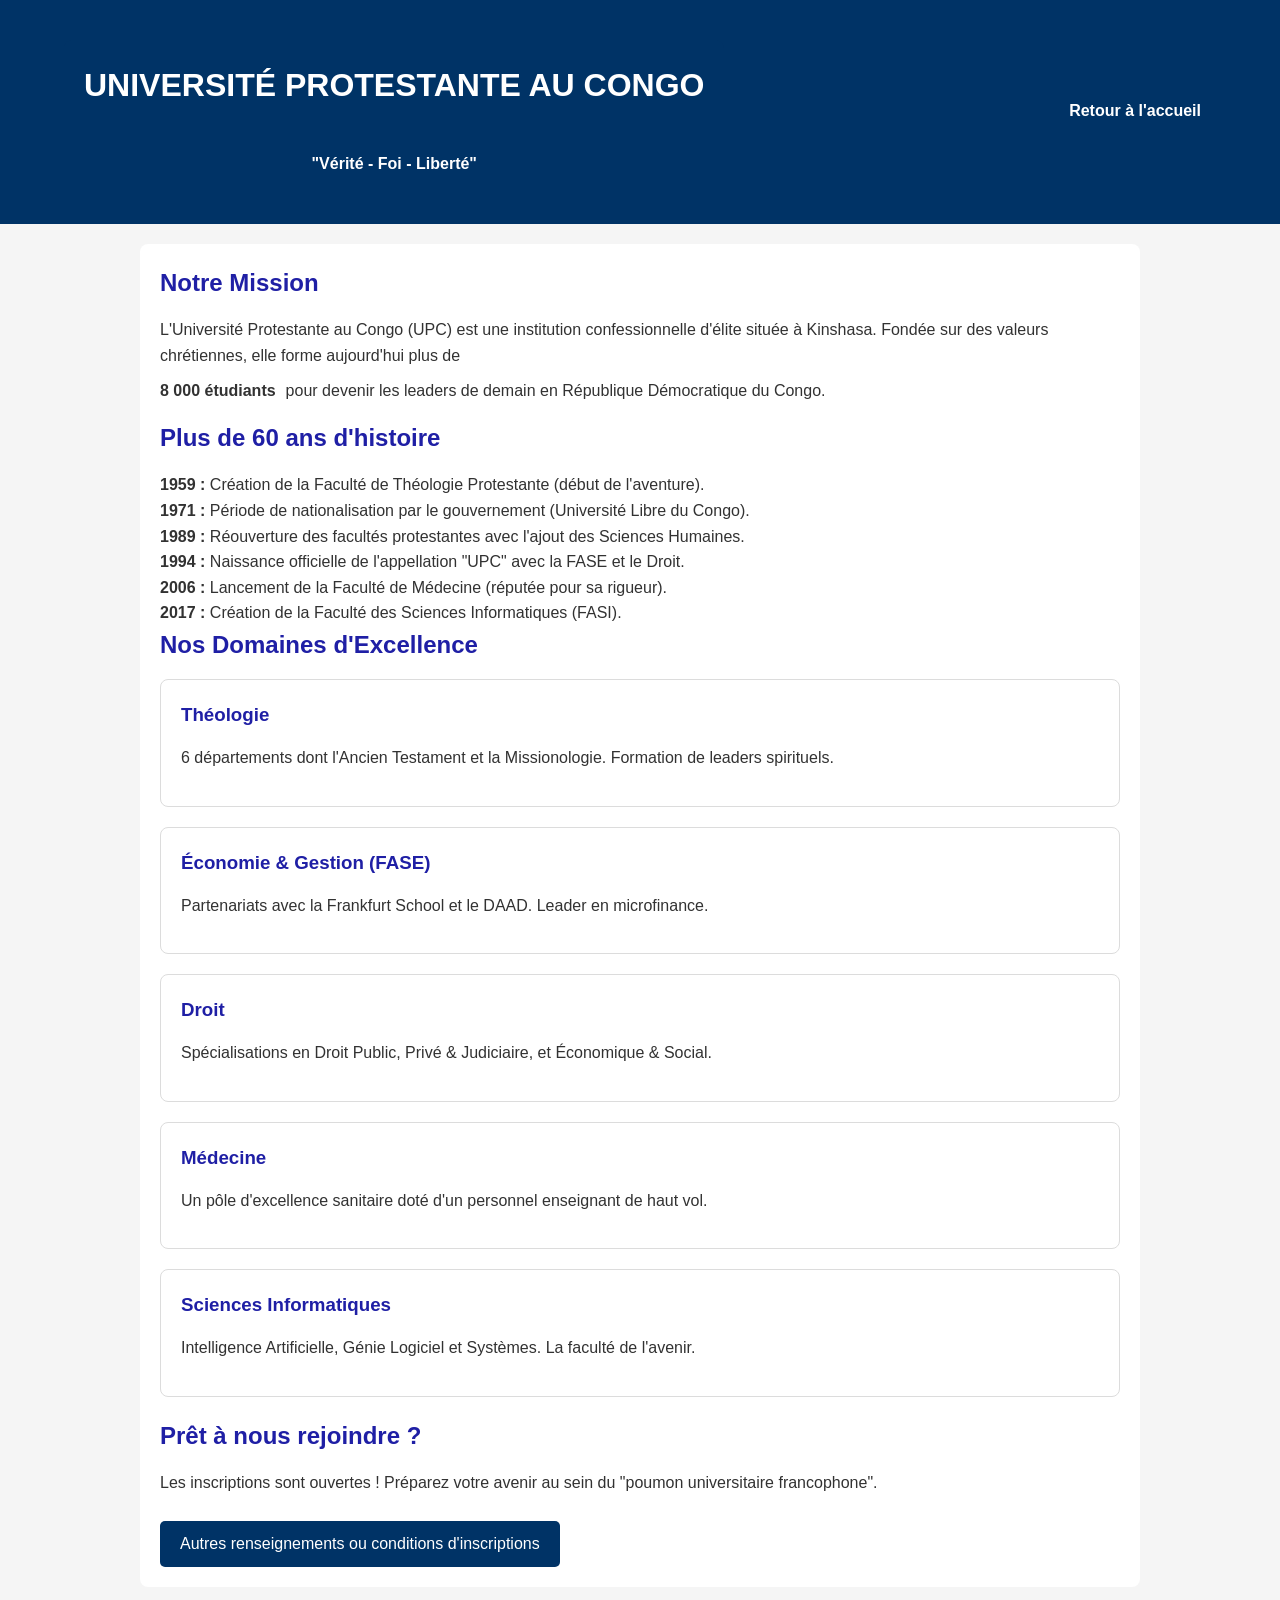
==== lastproject/apropos.html @ 47bdf39a "finproject integret" ====
<!DOCTYPE html>
<html lang="fr">
<head>
    <meta charset="UTF-8">
    <meta name="viewport" content="width=device-width, initial-scale=1.0">
    <title>Découvrir l'UPC - Excellence et Foi</title>
    <link rel="stylesheet" href="style.css">
</head>
<body>
   
    <header class="hero">
        <div class="section">
            <h1>Université Protestante au Congo</h1>
            <p>"Vérité - Foi - Liberté"</p>
        </div>
         <nav>
           <ul class="nav-links"> 
            <li class="fac">
                <li><a href="index.html" class="fac-btn">Retour à l'accueil</a></li>
            </li>
        </nav>
        </header>

    <main class="container">
        
        <section class="intro">
            <h2 class="title">Notre Mission</h2>
            <p>L'Université Protestante au Congo (UPC) est une institution confessionnelle d'élite située à Kinshasa. Fondée sur des valeurs chrétiennes, elle forme aujourd'hui plus de <strong>8 000 étudiants</strong> pour devenir les leaders de demain en République Démocratique du Congo.</p>
        </section>

        <section class="history">
            <h2 class="title">Plus de 60 ans d'histoire</h2>
            <div class="temps">
                <div class="etape">
                    <strong>1959 :</strong> Création de la Faculté de Théologie Protestante (début de l'aventure).
                </div>
                <div class="etape">
                    <strong>1971 :</strong> Période de nationalisation par le gouvernement (Université Libre du Congo).
                </div>
                <div class="etape">
                    <strong>1989 :</strong> Réouverture des facultés protestantes avec l'ajout des Sciences Humaines.
                </div>
                <div class="etape">
                    <strong>1994 :</strong> Naissance officielle de l'appellation "UPC" avec la FASE et le Droit.
                </div>
                <div class="etape">
                    <strong>2006 :</strong> Lancement de la Faculté de Médecine (réputée pour sa rigueur).
                </div>
                <div class="etape">
                    <strong>2017 :</strong> Création de la Faculté des Sciences Informatiques (FASI).
                </div>
            </div>
        </section>

        <section class="facultés">
            <h2 class="title">Nos Domaines d'Excellence</h2>
            <div class="grid">
                <div class="facultétheologie">
                    <h3>Théologie</h3>
                    <p>6 départements dont l'Ancien Testament et la Missionologie. Formation de leaders spirituels.</p>
                </div>
                <div class="facultéfase">
                    <h3>Économie & Gestion (FASE)</h3>
                    <p>Partenariats avec la Frankfurt School et le DAAD. Leader en microfinance.</p>
                </div>
                <div class="facultédroit">
                    <h3>Droit</h3>
                    <p>Spécialisations en Droit Public, Privé & Judiciaire, et Économique & Social.</p>
                </div>
                <div class="facultémedecine">
                    <h3>Médecine</h3>
                    <p>Un pôle d'excellence sanitaire doté d'un personnel enseignant de haut vol.</p>
                </div>
                <div class="facultéinfo">
                    <h3>Sciences Informatiques</h3>
                    <p>Intelligence Artificielle, Génie Logiciel et Systèmes. La faculté de l'avenir.</p>
                </div>
            </div>
        </section>

        <section class="admission">
            <h2>Prêt à nous rejoindre ?</h2>
            <p>Les inscriptions sont ouvertes ! Préparez votre avenir au sein du "poumon universitaire francophone".</p>
            <a href="Conditions.html" class="conditions">Autres renseignements ou conditions d'inscriptions </a>
        </section>

    </main>
    <footer>2026 :Mulimbi malibilo</footer>

    
</body>
</html>
---- lastproject/style.css ----
/* 1. Reset : On enlève les marges par défaut du navigateur pour avoir le contrôle */
* {
    margin: 0;
    padding: 0;
    box-sizing: border-box; /* Pour que les bordures ne fassent pas déborder les boîtes */
}

/* 2. Style du corps de la page */
body {
    font-family: Arial, sans-serif; /* Une   police simple et lisible */
    line-height: 1.6; /* Espace entre les lignes pour que ce soit moins serré */
    color: rgb(50, 50, 50); /* Couleur du texte : un gris très foncé presque noir */
    background-color: rgb(245, 245, 245); /*  Fond de page gris très clair */
}

/* 3. La barre de navigation */
.nav-bar {
    background-color: rgb(255, 255, 255); /* Fond blanc */
    display: flex; /* Aligne le logo et les liens côte à côte */
    justify-content: space-between; /* Pousse le logo à gauche et les liens à droite */
    align-items: center; /* Centre verticalement les éléments */
    padding: 10px 5%; /* Espace interne : 10px haut/bas, 5% sur les côtés */
    border-bottom: 2px solid rgb(0, 51, 102); /* Une petite ligne bleue en bas */
}

.logo-upc {
    height: 60px; /* On fixe la hauteur du logo pour qu'il ne soit pas trop grand */

}

.nav-links {
    display: flex; /* Aligne les liens horizontalement */
    list-style: none; /* Enlève les points des listes */
    list-style-type: none; /* Enlève les numéros des listes */
    margin: 0; /* Enlève les marges par défaut */
    padding: auto;
}
.nav-link {
    display: flex; /* Aligne les liens horizontalement */
    list-style: none; /* Enlève les points des listes */
    list-style-type: none; /* Enlève les numéros des listes */
    margin: 0; /* Enlève les marges par défaut */
    padding: auto;
}
.nav-links li {
    margin-left: 20px; /* Espace entre chaque lien */
}
.nav-link li {
    margin-left: 20px; /* Espace entre chaque lien */
}

.nav-links a {
    text-decoration: none; /* Enlève le soulignement des liens */
    color:white; /* Couleur bleue UPC */
    font-weight: bold; /* Met le texte en gras */
}
.nav-link a {
    text-decoration: none; /* Enlève le soulignement des liens */
    color:rgb(0, 51, 102); /* Couleur bleue UPC */
    font-weight: bold; /* Met le texte en gras */
}

/* 4. Section Hero (Le haut des pages) */
.hero, .hero-section {
    background-color: rgb(0, 51, 102); /* Un bleu profond pour faire ressortir le titre */
    color: white; /* Texte blanc pour contraster avec le fond */
    padding: 40px 5%; /* Grand espace pour donner de l'importance */
    justify-content: space-between; /* Centre le contenu horizontalement */
    align-items: center; /* Centre le contenu verticalement */
    display: flex; /* Utilise Flexbox pour aligner les éléments */
}




/* 5. Les conteneurs et titres */
.container, .renseignements, .main-btn {
    max-width: 1000px; /* Empêche le contenu de s'étaler trop largement sur grand écran */
    margin: 20px auto; /* Centre le bloc au milieu de la page */
    padding: 20px;
    background-color: rgb(255, 255, 255); /* Fond blanc pour le contenu */
}

h1 {
    color:white; /* Tous les titres seront en bleu *
    margin-bottom: 15px; /* Espace sous les titres */
}
h2, h3{
    color: rgb(31, 31, 165); /* Tous les titres seront en bleu */
    margin-bottom: 15px; /* Espace sous les titres */
}

/* 6. Les cartes (Sections "impo" et "facultés") */
.impo, .facultéinfo, .facultédroit, .facultétheologie, .facultéfase, .facultémedecine, .btn {
    border: 1px solid rgb(220, 220, 220); /* Bordure fine grise */
    padding: 20px;
    margin-bottom: 20px;
    border-radius: 8px; /* Arrondit légèrement les coins */
}



/* 8. Les boutons (CTA) */
.cta-btn, .conditions {
    display: inline-block; /* Permet de donner une forme de bouton */
    background-color: rgb(0, 51, 102); /* Une couleur verte pour l'action (Inscription) */
    color: rgb(255, 255, 255);
    padding: 10px 20px;
    text-decoration: none;
    border-radius: 5px;
    margin-top: 10px;
}
.fac {
    position: relative;           /* Indispensable pour que le menu sache où s'afficher */
    list-style: none;
}

.fac-btn {
    color: white ;      /* Force le blanc sur le fond bleu */
    text-decoration: none;
    font-weight: bold;
    padding: 10px 15px;
    transition:all 0.5s ease; /* Transition fluide pour les changements de couleur */
}
.menu-fac:target .fac-btn{
    background-color: rgba(255, 215, 0, 1); /* Change le fond au focus ou clic pour indiquer que c'est interactif */
    color:rgba(0, 0, 0, ); /* Change le texte en noir pour plus de contraste */
    transform: scale(1.1);
    outline: none; /* Enlève le contour de focus par défaut */
}
.fac-cont {
    display: none;                /* Cache le menu par défaut */
    position: absolute;
    top: 100%;                    /* Se place juste sous "Facultés" */
    right: 0;                     /* S'aligne à droite pour ne pas sortir de l'écran */
    background-color: white;
    min-width: 220px;
    box-shadow: 0px 8px 16px rgba(0,0,0,0.2);
    z-index: 1000;
    padding: 10px 0;
}

/* L'action de survol */
.fac:hover .fac-cont {
    display: block;               /* Affiche le menu quand on passe la souris */
}
.fac-cont li a {
    color: #333 ;       /* Texte gris foncé sur fond blanc */
    display: block;
    padding: 10px 20px;
    text-decoration: none;
}

.fac-cont li a:hover {
    background-color: #f1f1f1;    /* Change le fond au survol des facultés */
}
/* --- 9. STYLE POUR LE CONTENU DE LA PAGE À PROPOS --- */


/* --- Application du style global au formulaire --- */

/* On centre le formulaire comme tes autres conteneurs */
main {
    max-width: 1000px;
    margin: 20px auto;
    padding: 20px;
    background-color: white;
    border-radius: 8px;
}

/* Style du titre H1 (fond bleu comme ton Hero) */
h1 {
    background-color: rgb(0, 51, 102);
    color: white;
    padding: 20px;
    text-align: center;
    border-radius: 8px 8px 0 0;
    margin-bottom: 20px;
    text-transform: uppercase;
}

/* Style des groupes de champs (Sections IDENTITÉ, ADMISSION, etc.) */
fieldset {
    border: 1px solid rgb(220, 220, 220);
    padding: 20px;
    margin-bottom: 25px;
    border-radius: 8px;
}

/* Style des titres de sections */
legend {
    color: rgb(31, 31, 165);
    font-weight: bold;
    padding: 0 10px;
    font-size: 1.1em;
}

/* Alignement des labels et des champs */
p {
    margin-bottom: 15px;
    display: flex;
    flex-wrap: wrap;
    gap: 10px;
    align-items: center;
}

label {
    font-weight: bold;
    color: rgb(50, 50, 50);
    min-width: 150px; /* Aligne les champs proprement */
}

/* Style des champs de saisie */
input[type="text"],
input[type="tel"],
input[type="email"] 
input[type="date"]
input[type="radio"]     {
    flex: 1; /* Le champ prend l'espace disponible */
    min-width: 200px;
    padding: 8px;
    border: 1px solid rgb(200, 200, 200);
    border-radius: 4px;
    font-family: Arial, sans-serif;
}

/* Focus sur les champs (quand on clique dedans) */
input:focus {
    outline: none;
    border-color: rgb(0, 51, 102);
    box-shadow: 0 0 5px rgba(0, 51, 102, 0.2);
}

/* Style pour l'en-tête (Header de la fiche) */
header {
    text-align: center;
    padding: 20px;
    border-bottom: 2px solid rgb(0, 51, 102);
    margin-bottom: 20px;
    color: rgb(0, 51, 102);
    font-weight: bold;
}

header p {
    justify-content: center; /* Centre le texte dans les paragraphes flex */
    margin-bottom: 5px;
}



/* Bouton d'envoi (optionnel, si tu en ajoutes un) */
button[type="submit"] {
    display: block;
    width: 200px;
    margin: 20px auto;
    background-color: rgb(0, 51, 102); /* Ton bleu action */
    color: white;
    padding: 12px;
    border: none;
    border-radius: 5px;
    font-weight: bold;
    cursor: pointer;
    
}
/* Conteneur pour centrer le bouton */
.container-bouton {
    text-align: center;
    margin-top: 30px;
    margin-bottom: 20px;
}

/* Style du bouton Soumettre */
.btn-valider {
    background-color: rgb(0, 51, 102); /* Ton bleu pour l'action */
    color: white;                     /* Texte blanc */
    padding: 15px 35px;               /* Taille du bouton */
    font-size: 18px;                  /* Texte bien lisible */
    font-weight: bold;                /* Texte en gras */
    border: none;                     /* Pas de bordure par défaut */
    border-radius: 8px;               /* Coins arrondis comme tes cartes */
    cursor: pointer;                  /* Le curseur devient une main */
    box-shadow: 0px 4px 6px rgba(0, 0, 0, 0.1); /* Petite ombre légère */
    transition: background-color 0.3s ease; /* Transition fluide pour la couleur */

}

/* Effet au survol de la souris */
.btn-valider:hover {
    background-color: rgb(0, 51, 102); /* Bleu un peu plus sombre au survol */
    box-shadow: 0px 6px 12px rgba(0, 0, 0, 0.2); /* L'ombre s'accentue */
    
}

/* Effet quand on clique sur le bouton */
.btn-valider:active {
    transform: scale(0.98); /* Le bouton s'enfonce légèrement */
}
.btn-valider a{
    text-decoration: none;
    color: white;
}
.btn-bas{
     background-color: rgb(0, 51, 102); /* Fond blanc */
    display: flex; /* Aligne le logo et les liens côte à côte */
    align-items: center; /* Centre verticalement les éléments */
    padding: 10px 5%; /* Espace interne : 10px haut/bas, 5% sur les côtés */
    border-bottom: 2px solid black /* Une petite ligne bleue en bas */

    
}
.btn-bas a {
    text-decoration: none;
    color: white;
}
.img-container {
    display: flex;
    align-items: flex-start; /* Aligne l'image en haut du conteneur */
    gap: 30px; /* Espace entre le logo et l'image */
    width: 35%; /* Limite la largeur du conteneur pour que l'image ne soit pas trop grande */
    
}

@media(max-width: 768px) {
    .nav-bar{
        flex-direction: column;
        padding: 15px;
    }
    .nav-link, .nav-links{
        flex-direction: column;
        margin-top: 10px;
        gap: 10px;
    }
    .hero-section, .hero{
        flex-direction: column;
        padding: 20px 10px;
        text-align: center;
    }
    p{
        flex-direction: column;
        align-items: stretch;
    }
    label{
        min-width: 100%;
        margin-bottom: 5px;
    }
    input[tye="text"], input[type="tel"], input[type="email"],input[tye="date"]{
        width: 100%;
        min-width: auto;
    }
    main, .container{
        margin: 10px;
        padding: 15px;
    }
}
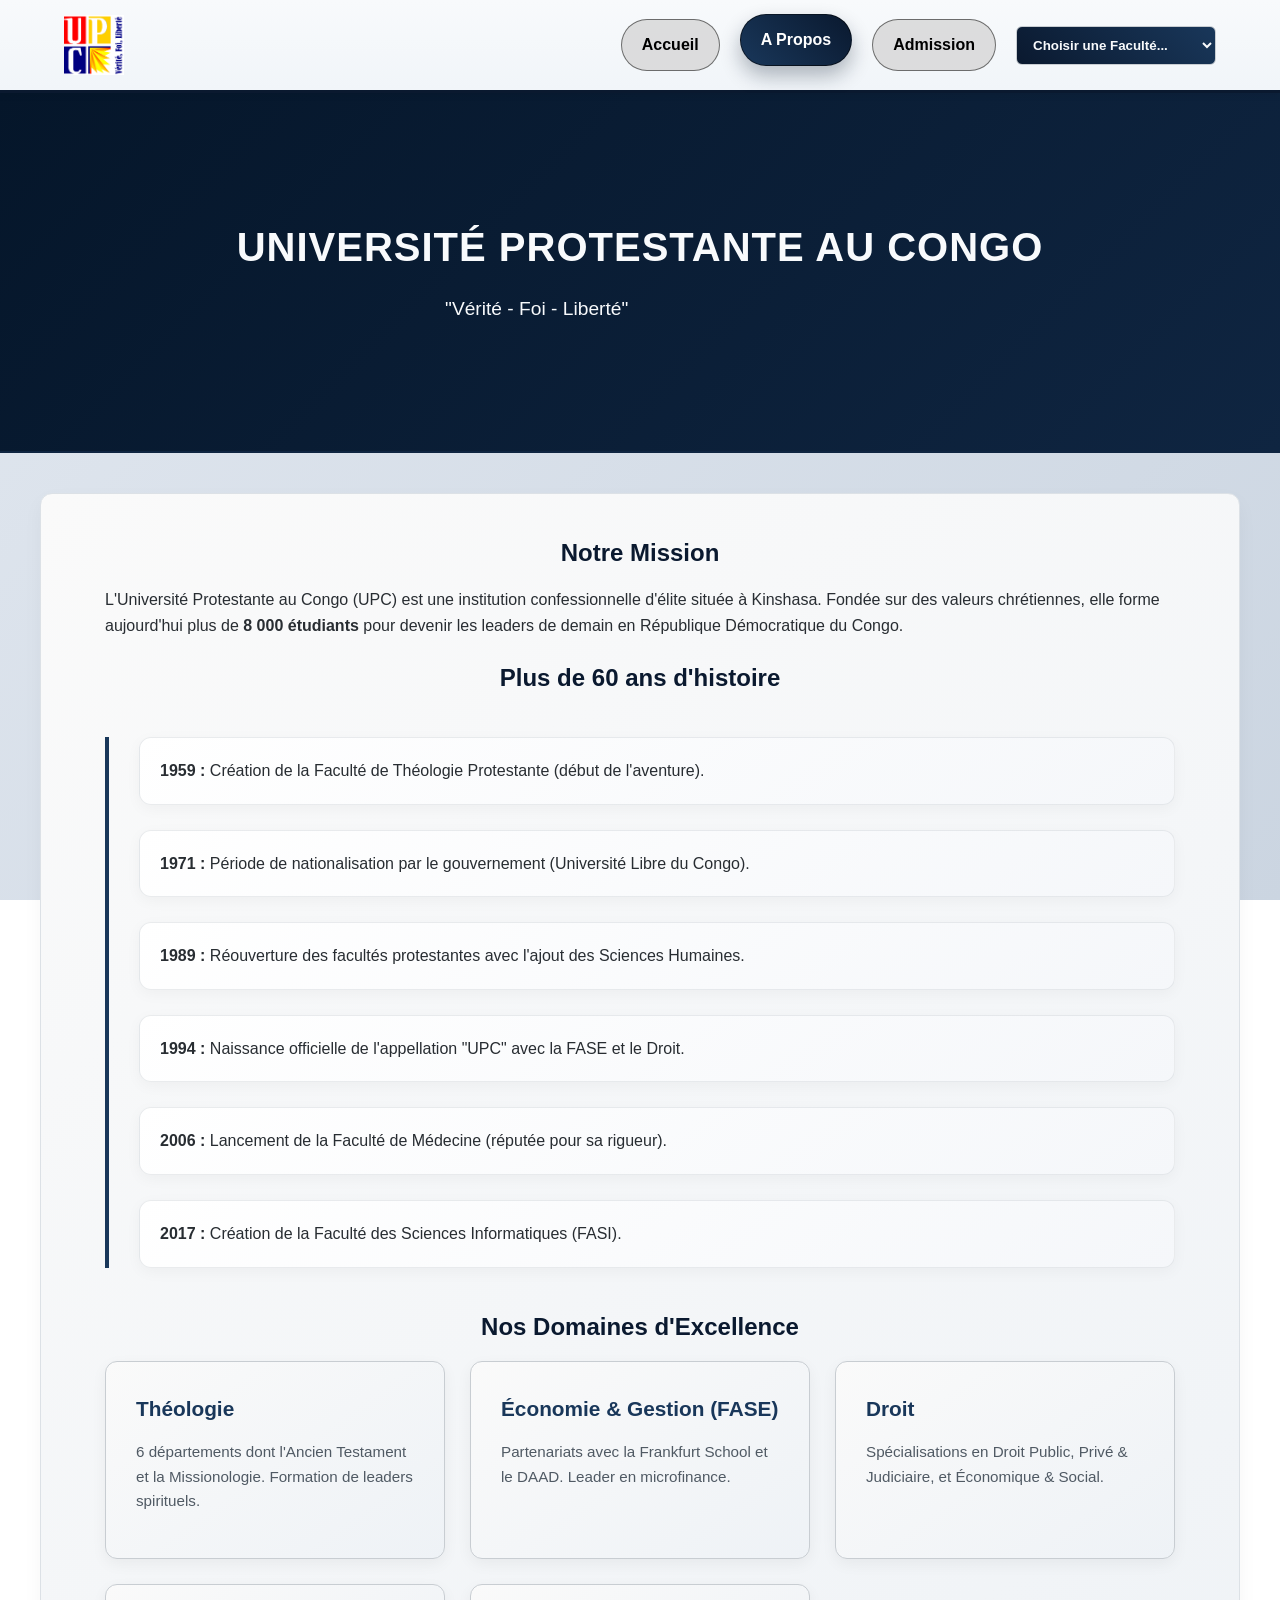
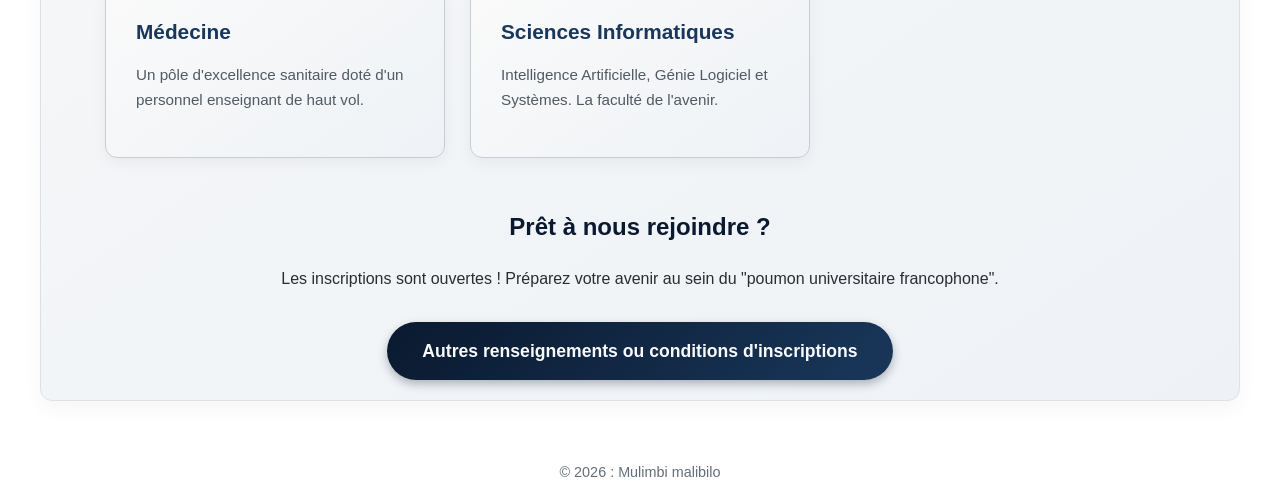
==== commit bcbf9f68: "Add files via upload" ====
--- a/lastproject/apropos.html
+++ b/lastproject/apropos.html
@@ -8,22 +8,34 @@
 </head>
 <body>
    
-    <header class="hero">
-        <div class="section">
+    <nav class="nav-bar">
+        <img src="logoupc.png" alt="Logo de l'Université Protestante au Congo" class="logo-upc">
+         <ul class="nav-links">
+            <li><a href="index.html">Accueil</a></li>
+            <li><a href="apropos.html" class="active">A Propos</a></li>
+            <li><a href="Conditions.html">Admission</a></li>
+            <select class="select-faculte" onchange="if(this.value) window.location.href=this.value;">
+                    <option value="" disabled selected>Choisir une Faculté...</option>
+                    <option value="Fasi.html">Sciences Informatiques</option> 
+                    <option value="Medecine.html">Médecine</option>
+                    <option value="Droit.html">Droit</option>
+                    <option value="Economie.html">Économie</option>
+                    <option value="theologie.html">Théologie</option>
+                </select>
+        </ul>
+    </nav>
+    </nav>
+
+    <header class="hero-section fade-in">
+        <div class="hero-content">
             <h1>Université Protestante au Congo</h1>
             <p>"Vérité - Foi - Liberté"</p>
         </div>
-         <nav>
-           <ul class="nav-links"> 
-            <li class="fac">
-                <li><a href="index.html" class="fac-btn">Retour à l'accueil</a></li>
-            </li>
-        </nav>
-        </header>
+    </header>
 
     <main class="container">
         
-        <section class="intro">
+        <section class="intro slide-up">
             <h2 class="title">Notre Mission</h2>
             <p>L'Université Protestante au Congo (UPC) est une institution confessionnelle d'élite située à Kinshasa. Fondée sur des valeurs chrétiennes, elle forme aujourd'hui plus de <strong>8 000 étudiants</strong> pour devenir les leaders de demain en République Démocratique du Congo.</p>
         </section>
@@ -78,15 +90,17 @@
             </div>
         </section>
 
-        <section class="admission">
-            <h2>Prêt à nous rejoindre ?</h2>
-            <p>Les inscriptions sont ouvertes ! Préparez votre avenir au sein du "poumon universitaire francophone".</p>
-            <a href="Conditions.html" class="conditions">Autres renseignements ou conditions d'inscriptions </a>
+        <section class="admission slide-up" style="text-align: center; margin-top: 50px;">
+            <h2 class="title" style="text-align: center; margin-bottom: 20px;">Prêt à nous rejoindre ?</h2>
+            <p style="margin-bottom: 30px;">Les inscriptions sont ouvertes ! Préparez votre avenir au sein du "poumon universitaire francophone".</p>
+            <a href="Conditions.html" class="btn-primary">Autres renseignements ou conditions d'inscriptions</a>
         </section>
 
     </main>
-    <footer>2026 :Mulimbi malibilo</footer>
 
+    <footer style="text-align: center; padding: 20px; color: rgb(100,110,120); font-size: 0.9rem;">
+        &copy; 2026 : Mulimbi malibilo
+    </footer>
     
 </body>
-</html>
+</html>
--- a/lastproject/style.css
+++ b/lastproject/style.css
@@ -1,355 +1,393 @@
-/* 1. Reset : On enlève les marges par défaut du navigateur pour avoir le contrôle */
 * {
     margin: 0;
     padding: 0;
-    box-sizing: border-box; /* Pour que les bordures ne fassent pas déborder les boîtes */
-}
-
-/* 2. Style du corps de la page */
+    box-sizing: border-box;
+}
 body {
-    font-family: Arial, sans-serif; /* Une   police simple et lisible */
-    line-height: 1.6; /* Espace entre les lignes pour que ce soit moins serré */
-    color: rgb(50, 50, 50); /* Couleur du texte : un gris très foncé presque noir */
-    background-color: rgb(245, 245, 245); /*  Fond de page gris très clair */
-}
-
-/* 3. La barre de navigation */
+    font-family: 'Segoe UI', Tahoma, Geneva, Verdana, sans-serif;
+    line-height: 1.6;
+    color: rgb(40, 45, 50); 
+    background: linear-gradient(135deg, rgb(226, 232, 240), rgb(203, 213, 225));
+    background-attachment: fixed; 
+    overflow-x: hidden;
+}
+/* ANIMATIONS */
+@keyframes fadeIn {
+    from { 
+        opacity: 0;
+        transform: translateX(-30px);
+    }
+    to { 
+        opacity: 1;
+        transform: translateX(0);
+    }
+}
+@keyframes slideUp {
+    from { 
+        opacity: 0;
+        transform: translateY(40px);
+    }
+    to { 
+        opacity: 1;
+        transform: translateY(0);
+    }
+}
+/* BARRE DE NAVIGATION */
 .nav-bar {
-    background-color: rgb(255, 255, 255); /* Fond blanc */
-    display: flex; /* Aligne le logo et les liens côte à côte */
-    justify-content: space-between; /* Pousse le logo à gauche et les liens à droite */
-    align-items: center; /* Centre verticalement les éléments */
-    padding: 10px 5%; /* Espace interne : 10px haut/bas, 5% sur les côtés */
-    border-bottom: 2px solid rgb(0, 51, 102); /* Une petite ligne bleue en bas */
-}
-
+    background: linear-gradient(180deg, rgb(248, 250, 252), rgb(241, 245, 249)); 
+    display: flex;
+    justify-content: space-between;
+    align-items: center;
+    padding: 15px 5%;
+    border-bottom: 3px solid rgb(10, 25, 47); 
+    box-shadow: 0 4px 6px rgba(0,0,0,0.05);
+    position: sticky;
+    top: 0;
+    z-index: 1000;
+}
+select{
+    padding: 10px 15px;
+    border-radius: 50px;
+    border: 1px solid rgb(200, 205, 210);
+    background: linear-gradient(45deg, rgb(10, 25, 47) 0%, rgb(25, 55, 90) 100%);
+    color: rgb(248, 250, 252);
+    font-weight: bold;
+    cursor: pointer;
+    transition: all 0.3s ease;
+}
+select:hover {
+    background: linear-gradient(45deg, rgb(25, 55, 90), rgb(10, 25, 47));
+    transform: scale(1.05);
+}
+.active{
+    color: white !important;
+    transform: translateY(-5px);
+    box-shadow: 0 10px 20px rgba(10, 25, 47, 0.3);
+    background: linear-gradient(45deg, rgb(25, 55, 90), rgb(10, 25, 47)) !important;
+}
+option {
+    background: rgb(248, 250, 252);
+    color: black;
+    font-weight: normal;
+}
 .logo-upc {
-    height: 60px; /* On fixe la hauteur du logo pour qu'il ne soit pas trop grand */
-
-}
-
+    height: 60px;
+    transition: transform 0.3s ease;
+}
+.logo-upc:hover {
+    transform: scale(1.05);
+}
 .nav-links {
-    display: flex; /* Aligne les liens horizontalement */
-    list-style: none; /* Enlève les points des listes */
-    list-style-type: none; /* Enlève les numéros des listes */
-    margin: 0; /* Enlève les marges par défaut */
-    padding: auto;
-}
-.nav-link {
-    display: flex; /* Aligne les liens horizontalement */
-    list-style: none; /* Enlève les points des listes */
-    list-style-type: none; /* Enlève les numéros des listes */
-    margin: 0; /* Enlève les marges par défaut */
-    padding: auto;
-}
-.nav-links li {
-    margin-left: 20px; /* Espace entre chaque lien */
-}
-.nav-link li {
-    margin-left: 20px; /* Espace entre chaque lien */
-}
-
+    display: flex;
+    list-style: none;
+    gap: 20px;
+    align-items: center;
+}
 .nav-links a {
-    text-decoration: none; /* Enlève le soulignement des liens */
-    color:white; /* Couleur bleue UPC */
-    font-weight: bold; /* Met le texte en gras */
-}
-.nav-link a {
-    text-decoration: none; /* Enlève le soulignement des liens */
-    color:rgb(0, 51, 102); /* Couleur bleue UPC */
-    font-weight: bold; /* Met le texte en gras */
-}
-
-/* 4. Section Hero (Le haut des pages) */
-.hero, .hero-section {
-    background-color: rgb(0, 51, 102); /* Un bleu profond pour faire ressortir le titre */
-    color: white; /* Texte blanc pour contraster avec le fond */
-    padding: 40px 5%; /* Grand espace pour donner de l'importance */
-    justify-content: space-between; /* Centre le contenu horizontalement */
-    align-items: center; /* Centre le contenu verticalement */
-    display: flex; /* Utilise Flexbox pour aligner les éléments */
-}
-
-
-
-
-/* 5. Les conteneurs et titres */
-.container, .renseignements, .main-btn {
-    max-width: 1000px; /* Empêche le contenu de s'étaler trop largement sur grand écran */
-    margin: 20px auto; /* Centre le bloc au milieu de la page */
-    padding: 20px;
-    background-color: rgb(255, 255, 255); /* Fond blanc pour le contenu */
-}
-
-h1 {
-    color:white; /* Tous les titres seront en bleu *
-    margin-bottom: 15px; /* Espace sous les titres */
-}
-h2, h3{
-    color: rgb(31, 31, 165); /* Tous les titres seront en bleu */
-    margin-bottom: 15px; /* Espace sous les titres */
-}
-
-/* 6. Les cartes (Sections "impo" et "facultés") */
-.impo, .facultéinfo, .facultédroit, .facultétheologie, .facultéfase, .facultémedecine, .btn {
-    border: 1px solid rgb(220, 220, 220); /* Bordure fine grise */
-    padding: 20px;
-    margin-bottom: 20px;
-    border-radius: 8px; /* Arrondit légèrement les coins */
-}
-
-
-
-/* 8. Les boutons (CTA) */
-.cta-btn, .conditions {
-    display: inline-block; /* Permet de donner une forme de bouton */
-    background-color: rgb(0, 51, 102); /* Une couleur verte pour l'action (Inscription) */
-    color: rgb(255, 255, 255);
-    padding: 10px 20px;
     text-decoration: none;
-    border-radius: 5px;
-    margin-top: 10px;
-}
-.fac {
-    position: relative;           /* Indispensable pour que le menu sache où s'afficher */
-    list-style: none;
-}
-
-.fac-btn {
-    color: white ;      /* Force le blanc sur le fond bleu */
-    text-decoration: none;
-    font-weight: bold;
-    padding: 10px 15px;
-    transition:all 0.5s ease; /* Transition fluide pour les changements de couleur */
-}
-.menu-fac:target .fac-btn{
-    background-color: rgba(255, 215, 0, 1); /* Change le fond au focus ou clic pour indiquer que c'est interactif */
-    color:rgba(0, 0, 0, ); /* Change le texte en noir pour plus de contraste */
-    transform: scale(1.1);
-    outline: none; /* Enlève le contour de focus par défaut */
-}
-.fac-cont {
-    display: none;                /* Cache le menu par défaut */
-    position: absolute;
-    top: 100%;                    /* Se place juste sous "Facultés" */
-    right: 0;                     /* S'aligne à droite pour ne pas sortir de l'écran */
-    background-color: white;
-    min-width: 220px;
-    box-shadow: 0px 8px 16px rgba(0,0,0,0.2);
-    z-index: 1000;
-    padding: 10px 0;
-}
-
-/* L'action de survol */
-.fac:hover .fac-cont {
-    display: block;               /* Affiche le menu quand on passe la souris */
-}
-.fac-cont li a {
-    color: #333 ;       /* Texte gris foncé sur fond blanc */
-    display: block;
-    padding: 10px 20px;
-    text-decoration: none;
-}
-
-.fac-cont li a:hover {
-    background-color: #f1f1f1;    /* Change le fond au survol des facultés */
-}
-/* --- 9. STYLE POUR LE CONTENU DE LA PAGE À PROPOS --- */
-
-
-/* --- Application du style global au formulaire --- */
-
-/* On centre le formulaire comme tes autres conteneurs */
+    color: black;
+    background: rgba(217, 216, 216, 0.875); 
+    font-weight: 600;
+    border: 1px solid rgba(0, 0, 0, 0.51);
+    font-size: 1rem;
+    position: relative;
+    padding: 12px 20px;
+    border-radius: 50px;
+    transition: all 0.3s ease;
+    display: inline-block;
+}
+.nav-links a:hover {
+    color: white;
+    transform: translateY(-5px);
+    box-shadow: 0 10px 20px rgba(10, 25, 47, 0.3);
+    background: linear-gradient(45deg, rgb(25, 55, 90), rgb(10, 25, 47));
+}
+/* SECTION HERO */
+.hero-section {
+    background: linear-gradient(135deg, rgb(5, 22, 42) 0%, rgb(15, 37, 65) 100%);
+    color: rgb(248, 250, 252); 
+    padding: 80px 5%;
+    text-align: center;
+    display: flex;
+    flex-direction: column;
+    justify-content: center;
+    align-items: center;
+    min-height: 40vh;
+}
+.hero-content h1 {
+    font-size: 2.5rem;
+    margin-bottom: 15px;
+    letter-spacing: 1px;
+    text-transform: uppercase;
+    animation: fadeIn 0.5s ease-in-out forwards;
+}
+.hero-content p {
+    font-size: 1.2rem;
+    font-weight: 300;
+    max-width: 600px;
+    animation: fadeIn 0.5s ease-in-out 0.3s forwards;
+    opacity: 0;
+}
+/* CONTENEURS & GRILLES */
+.container, main {
+    max-width: 1200px;
+    margin: 40px auto;
+    padding: 20px 5%;
+    animation: slideUp 0.5s ease-out 0.5s forwards;
+    opacity: 0;
+}
 main {
     max-width: 1000px;
-    margin: 20px auto;
-    padding: 20px;
-    background-color: white;
-    border-radius: 8px;
-}
-
-/* Style du titre H1 (fond bleu comme ton Hero) */
-h1 {
-    background-color: rgb(0, 51, 102);
+    background: linear-gradient(145deg, rgb(250, 250, 250), rgb(238, 242, 246));
+    border-radius: 12px;
+    box-shadow: 0px 8px 20px rgba(0, 0, 0, 0.04);
+    border: 1px solid rgb(220, 225, 230);
+}
+.section-title, .title {
+    color: rgb(10, 25, 47); 
+    text-align: center;
+    font-size: 2rem;
+    margin-bottom: 40px;
+    position: relative;
+}
+/* CORRECTION : Grille auto-responsive au lieu de 3 colonnes fixes */
+.renseignements-grid, .grid {
+    display: grid;
+    grid-template-columns: repeat(3, 1fr);
+    gap: 25px;
+    margin-bottom: 40px;
+}
+/* CARTES */
+.card, .grid div {
+    background: linear-gradient(145deg, rgb(250, 250, 250), rgb(238, 242, 246));
+    border-radius: 12px;
+    padding: 30px;
+    box-shadow: 0 5px 15px rgba(0,0,0,0.05);
+    border: 1px solid rgb(200, 205, 210); 
+    transition: all 0.4s ease;
+    display: flex;
+    flex-direction: column;
+}
+.card:hover, .grid div:hover {
+    transform: translateY(-8px);
+    background: rgb(10, 25, 47);
+    box-shadow: 0 15px 30px rgba(10, 25, 47, 0.15);
+    border-color: rgb(10, 25, 47);
+}
+.card:hover h3, .card:hover p, .card:hover ul li, .card:hover .card-icon,
+.grid div:hover h3, .grid div:hover p {
+    color: rgb(248, 250, 252);
+}
+.card-icon {
+    font-size: 2.5rem;
+    margin-bottom: 15px;
+    color: rgb(10, 25, 47); 
+}
+.card h3, .grid div h3 {
+    color: rgb(25, 55, 90); 
+    margin-bottom: 15px;
+    font-size: 1.3rem;
+}
+.card p, .grid div p {
+    margin-bottom: 15px;
+    color: rgb(80, 90, 100); 
+    font-size: 0.95rem;
+}
+.card ul {
+    list-style-type: none;
+}
+.card ul li {
+    margin-bottom: 10px;
+    position: relative;
+    padding-left: 20px;
+    color: rgb(80, 90, 100);
+}
+.card ul li::before {
+    content: '→';
+    color: rgb(25, 55, 90);
+    position: absolute;
+    left: 0;
+    font-weight: bold;
+}
+/* BOUTONS D'ACTION */
+.action-bas, .container-bouton {
+    text-align: center;
+    margin: 30px 0 20px 0;
+}
+.btn-primary, .btn-valider {
+    display: inline-block;
+    background: linear-gradient(135deg, rgb(10, 25, 47) 0%, rgb(25, 55, 90) 100%);
+    color: rgb(248, 250, 252); 
+    padding: 15px 35px;
+    font-size: 1.1rem;
+    font-weight: bold;
+    text-decoration: none;
+    border-radius: 50px; 
+    box-shadow: 0 4px 10px rgba(10, 25, 47, 0.3);
+    border: none;
+    cursor: pointer;
+    transition: all 0.3s ease;
+}
+.btn-primary:hover, .btn-valider:hover {
+    background: linear-gradient(135deg, rgb(5, 15, 30) 0%, rgb(15, 37, 65) 100%);
+    transform: scale(1.05);
+    box-shadow: 0 6px 15px rgba(10, 25, 47, 0.4);
+}
+/* FORMULAIRES */
+main h1 {
+    background: linear-gradient(135deg, rgb(5, 22, 42), rgb(15, 37, 65));
     color: white;
     padding: 20px;
     text-align: center;
-    border-radius: 8px 8px 0 0;
-    margin-bottom: 20px;
+    border-radius: 8px;
+    margin-bottom: 25px;
     text-transform: uppercase;
-}
-
-/* Style des groupes de champs (Sections IDENTITÉ, ADMISSION, etc.) */
+    letter-spacing: 1px;
+    font-size: 1.8rem;
+}
 fieldset {
-    border: 1px solid rgb(220, 220, 220);
+    border: 1px solid rgb(200, 205, 210);
+    padding: 25px;
+    margin-bottom: 30px;
+    border-radius: 8px;
+    background-color: rgba(255, 255, 255, 0.4); 
+}
+legend {
+    color: rgb(15, 37, 65); 
+    font-weight: bold;
+    padding: 0 12px;
+    font-size: 1.1em;
+}
+fieldset p, .form-row {
+    margin-bottom: 18px;
+    display: flex;
+    flex-wrap: wrap;
+    gap: 12px;
+    align-items: center;
+}
+label {
+    font-weight: bold;
+    color: rgb(70, 75, 80);
+    min-width: 160px; 
+}
+input, select {
+    flex: 1; 
+    min-width: 200px;
+    padding: 10px 12px;
+    border: 1px solid rgb(200, 205, 210);
+    border-radius: 6px;
+    font-family: inherit;
+    background-color: white;
+    transition: all 0.3s ease;
+}
+input:focus, select:focus {
+    outline: none;
+    border-color: rgb(15, 37, 65);
+    box-shadow: 0 0 8px rgba(15, 37, 65, 0.25);
+}
+header {
+    text-align: center;
     padding: 20px;
+    border-bottom: 2px solid rgb(15, 37, 65);
     margin-bottom: 25px;
-    border-radius: 8px;
-}
-
-/* Style des titres de sections */
-legend {
-    color: rgb(31, 31, 165);
-    font-weight: bold;
-    padding: 0 10px;
-    font-size: 1.1em;
-}
-
-/* Alignement des labels et des champs */
-p {
-    margin-bottom: 15px;
-    display: flex;
-    flex-wrap: wrap;
-    gap: 10px;
-    align-items: center;
-}
-
-label {
-    font-weight: bold;
-    color: rgb(50, 50, 50);
-    min-width: 150px; /* Aligne les champs proprement */
-}
-
-/* Style des champs de saisie */
-input[type="text"],
-input[type="tel"],
-input[type="email"] 
-input[type="date"]
-input[type="radio"]     {
-    flex: 1; /* Le champ prend l'espace disponible */
-    min-width: 200px;
-    padding: 8px;
-    border: 1px solid rgb(200, 200, 200);
-    border-radius: 4px;
-    font-family: Arial, sans-serif;
-}
-
-/* Focus sur les champs (quand on clique dedans) */
-input:focus {
-    outline: none;
-    border-color: rgb(0, 51, 102);
-    box-shadow: 0 0 5px rgba(0, 51, 102, 0.2);
-}
-
-/* Style pour l'en-tête (Header de la fiche) */
-header {
-    text-align: center;
-    padding: 20px;
-    border-bottom: 2px solid rgb(0, 51, 102);
-    margin-bottom: 20px;
-    color: rgb(0, 51, 102);
-    font-weight: bold;
-}
-
+    color: rgb(15, 37, 65);
+    font-weight: bold;
+}
 header p {
-    justify-content: center; /* Centre le texte dans les paragraphes flex */
+    justify-content: center; 
     margin-bottom: 5px;
 }
-
-
-
-/* Bouton d'envoi (optionnel, si tu en ajoutes un) */
-button[type="submit"] {
-    display: block;
-    width: 200px;
-    margin: 20px auto;
-    background-color: rgb(0, 51, 102); /* Ton bleu action */
-    color: white;
-    padding: 12px;
-    border: none;
-    border-radius: 5px;
-    font-weight: bold;
-    cursor: pointer;
-    
-}
-/* Conteneur pour centrer le bouton */
-.container-bouton {
-    text-align: center;
-    margin-top: 30px;
-    margin-bottom: 20px;
-}
-
-/* Style du bouton Soumettre */
-.btn-valider {
-    background-color: rgb(0, 51, 102); /* Ton bleu pour l'action */
-    color: white;                     /* Texte blanc */
-    padding: 15px 35px;               /* Taille du bouton */
-    font-size: 18px;                  /* Texte bien lisible */
-    font-weight: bold;                /* Texte en gras */
-    border: none;                     /* Pas de bordure par défaut */
-    border-radius: 8px;               /* Coins arrondis comme tes cartes */
-    cursor: pointer;                  /* Le curseur devient une main */
-    box-shadow: 0px 4px 6px rgba(0, 0, 0, 0.1); /* Petite ombre légère */
-    transition: background-color 0.3s ease; /* Transition fluide pour la couleur */
-
-}
-
-/* Effet au survol de la souris */
-.btn-valider:hover {
-    background-color: rgb(0, 51, 102); /* Bleu un peu plus sombre au survol */
-    box-shadow: 0px 6px 12px rgba(0, 0, 0, 0.2); /* L'ombre s'accentue */
-    
-}
-
-/* Effet quand on clique sur le bouton */
-.btn-valider:active {
-    transform: scale(0.98); /* Le bouton s'enfonce légèrement */
-}
-.btn-valider a{
-    text-decoration: none;
-    color: white;
-}
-.btn-bas{
-     background-color: rgb(0, 51, 102); /* Fond blanc */
-    display: flex; /* Aligne le logo et les liens côte à côte */
-    align-items: center; /* Centre verticalement les éléments */
-    padding: 10px 5%; /* Espace interne : 10px haut/bas, 5% sur les côtés */
-    border-bottom: 2px solid black /* Une petite ligne bleue en bas */
-
-    
-}
-.btn-bas a {
-    text-decoration: none;
-    color: white;
-}
-.img-container {
-    display: flex;
-    align-items: flex-start; /* Aligne l'image en haut du conteneur */
-    gap: 30px; /* Espace entre le logo et l'image */
-    width: 35%; /* Limite la largeur du conteneur pour que l'image ne soit pas trop grande */
-    
-}
-
-@media(max-width: 768px) {
-    .nav-bar{
+/* "À PROPOS" */
+.temps {
+    position: relative; 
+    margin: 40px 0; 
+    padding-left: 30px; 
+    border-left: 4px solid rgb(25, 55, 90); 
+}
+.title{
+    font-size: 1.5rem;
+    color: rgb(10, 25, 47); 
+    margin-bottom: 15px;
+    margin-top: 20px;
+}
+.etape {
+    position: relative; 
+    background: linear-gradient(145deg, rgb(255, 255, 255), rgb(245, 247, 250)); 
+    margin-bottom: 25px; 
+    padding: 20px; 
+    border-radius: 12px; 
+    box-shadow: 0 4px 15px rgba(0, 0, 0, 0.04); 
+    border: 1px solid rgba(200, 205, 210, 0.4); 
+    transition: all 0.3s ease; 
+    animation: slideUp 0.8s ease-out both;
+}
+@media (max-width: 768px) {
+    .nav-bar { 
         flex-direction: column;
-        padding: 15px;
-    }
-    .nav-link, .nav-links{
+        padding: 15px; 
+        gap: 15px;
+    }
+    .nav-links { 
         flex-direction: column;
-        margin-top: 10px;
+        width: 100%;
         gap: 10px;
     }
-    .hero-section, .hero{
-        flex-direction: column;
-        padding: 20px 10px;
+    .nav-links li { 
+        width: 100%;
+    }
+    .nav-links a {
+        display: block;
+        width: 100%;
         text-align: center;
-    }
-    p{
-        flex-direction: column;
+        background: transparent;
+        color: rgb(10, 25, 47);
+        border: 1px solid rgb(200, 205, 210);
+    }
+    .nav-links a:hover {
+        background: rgb(10, 25, 47);
+        color: white;
+        transform: none; /* Évite les bugs de tap sur écran tactile */
+    }
+    .hero-section {
+        padding: 40px 15px;
+        min-height: auto;
+    }
+    .hero-content h1 {
+        font-size: 1.75rem;
+    }
+    /* Grille en 1 seule colonne sur mobile */
+    .renseignements-grid, .grid {
+        grid-template-columns: 1fr;
+    }
+    /* Formulaire en colonne : le label passe au-dessus de l'input */
+    fieldset p, .form-row { 
+        flex-direction: column; 
         align-items: stretch;
-    }
-    label{
+        gap: 6px;
+    }
+    label { 
         min-width: 100%;
-        margin-bottom: 5px;
-    }
-    input[tye="text"], input[type="tel"], input[type="email"],input[tye="date"]{
+        margin-bottom: 2px;
+    }
+    input, select { 
+        width: 100%; 
+        min-width: 100%;
+    }
+    main, .container { 
+        margin: 20px 10px;
+        padding: 20px 15px;
+    }
+    fieldset {
+        padding: 15px 10px;
+    }
+    main h1, .section-title, .title {
+        font-size: 1.5rem;
+    }
+    .btn-primary, .btn-valider {
         width: 100%;
-        min-width: auto;
-    }
-    main, .container{
-        margin: 10px;
-        padding: 15px;
-    }
-}
-
+        padding: 15px 20px;
+    }
+    .non{
+        display: none;
+    }
+}
